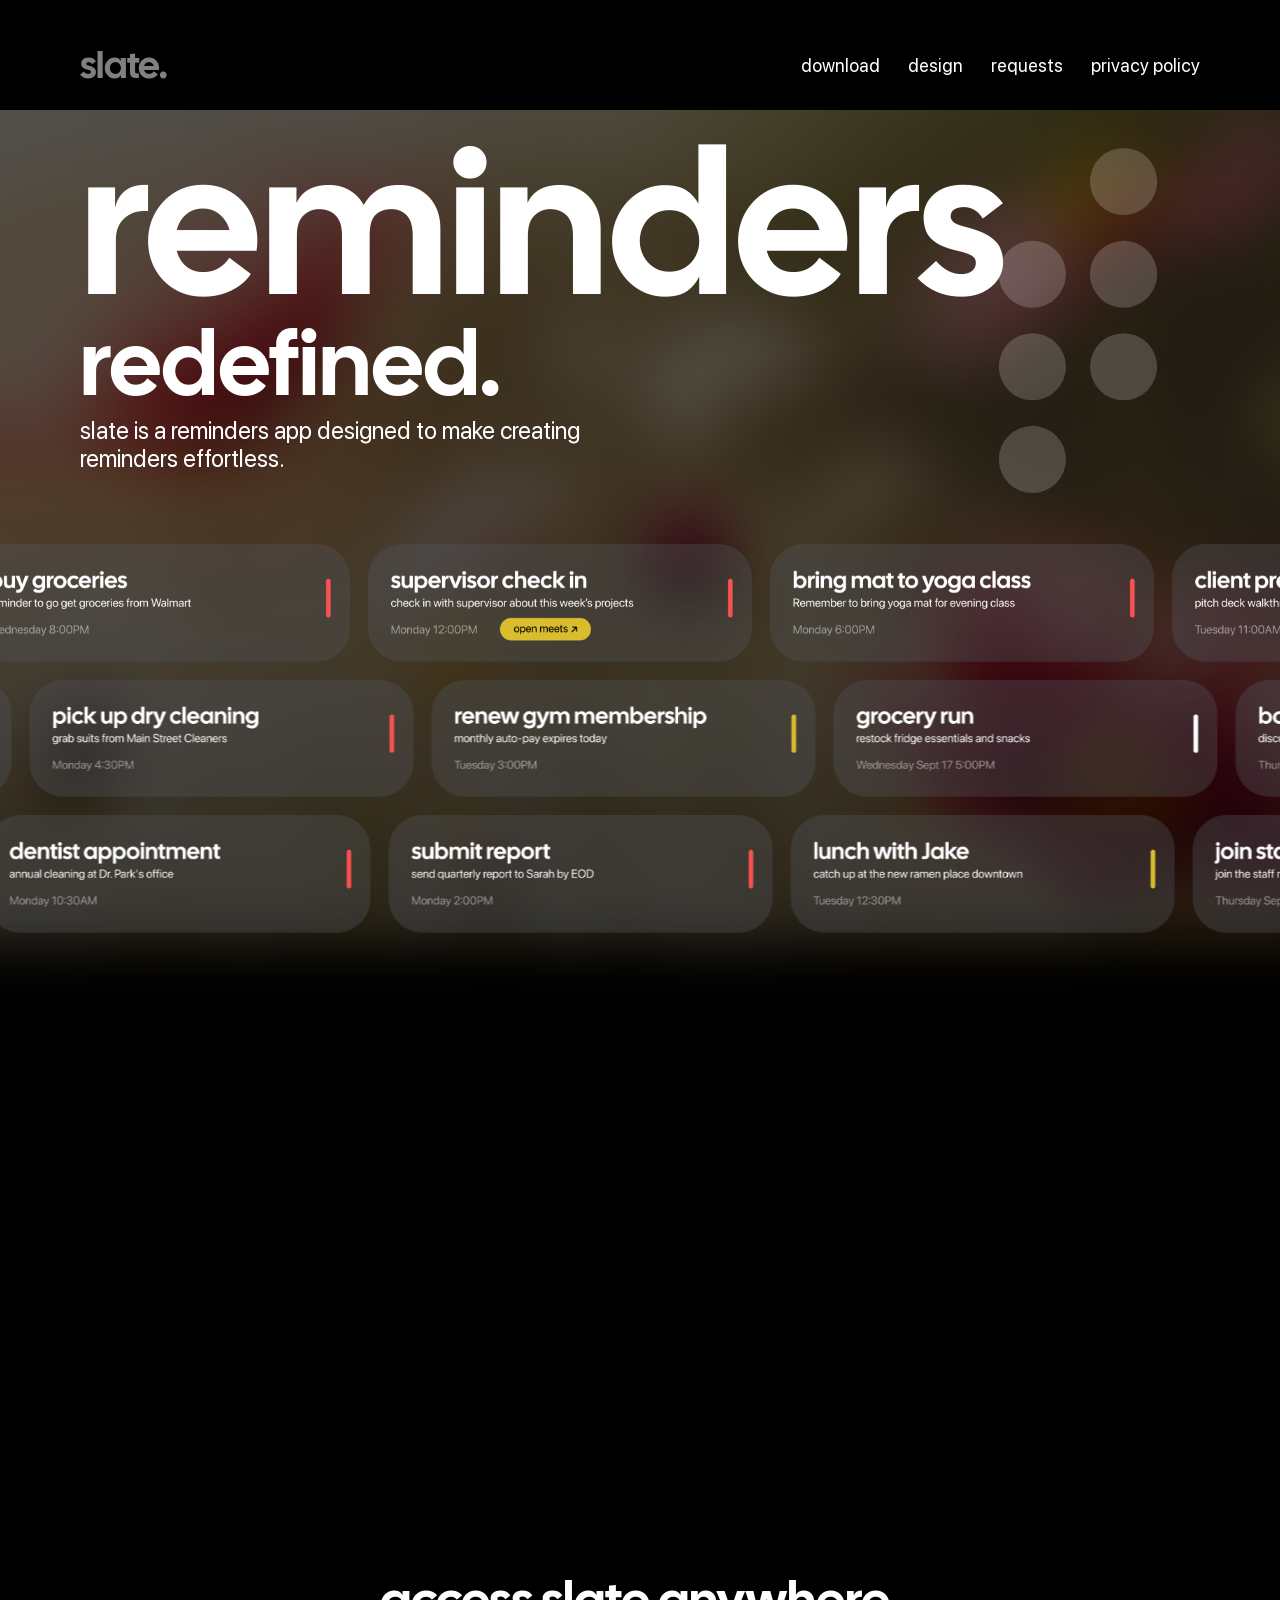
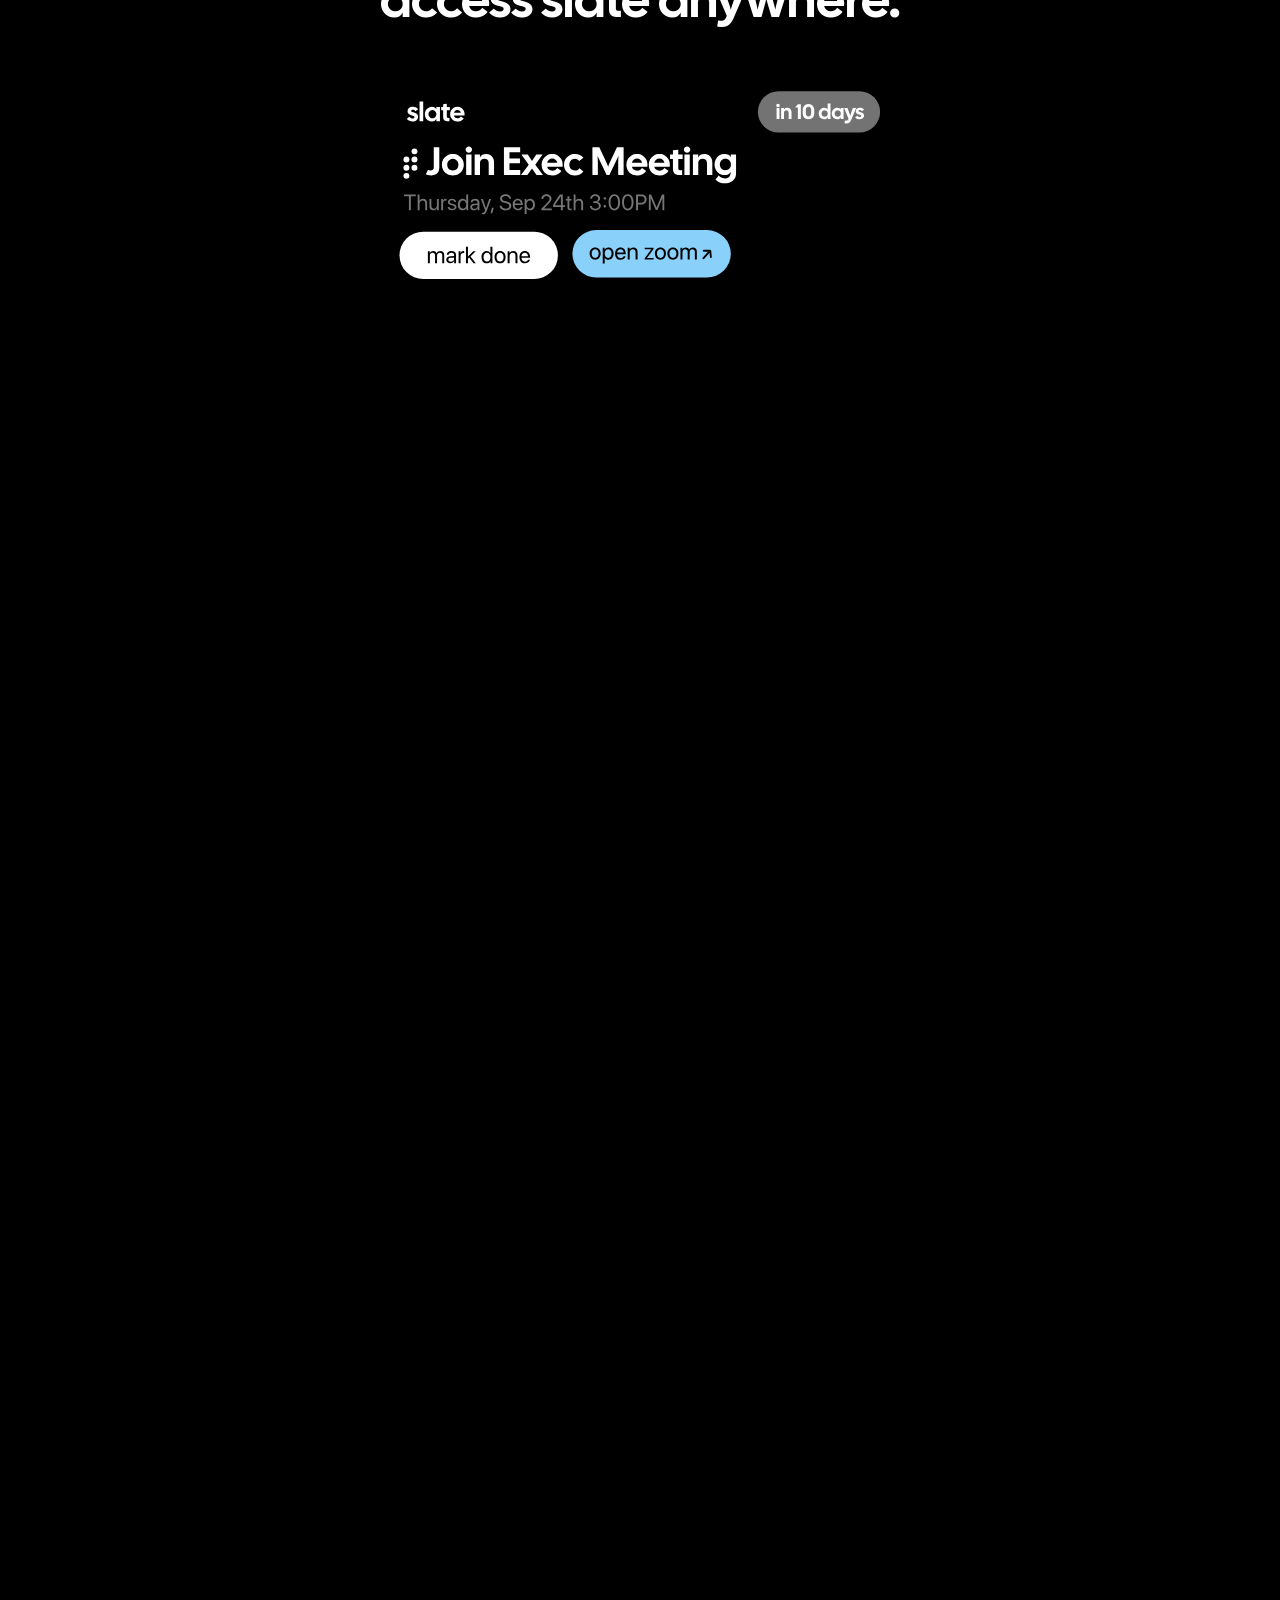
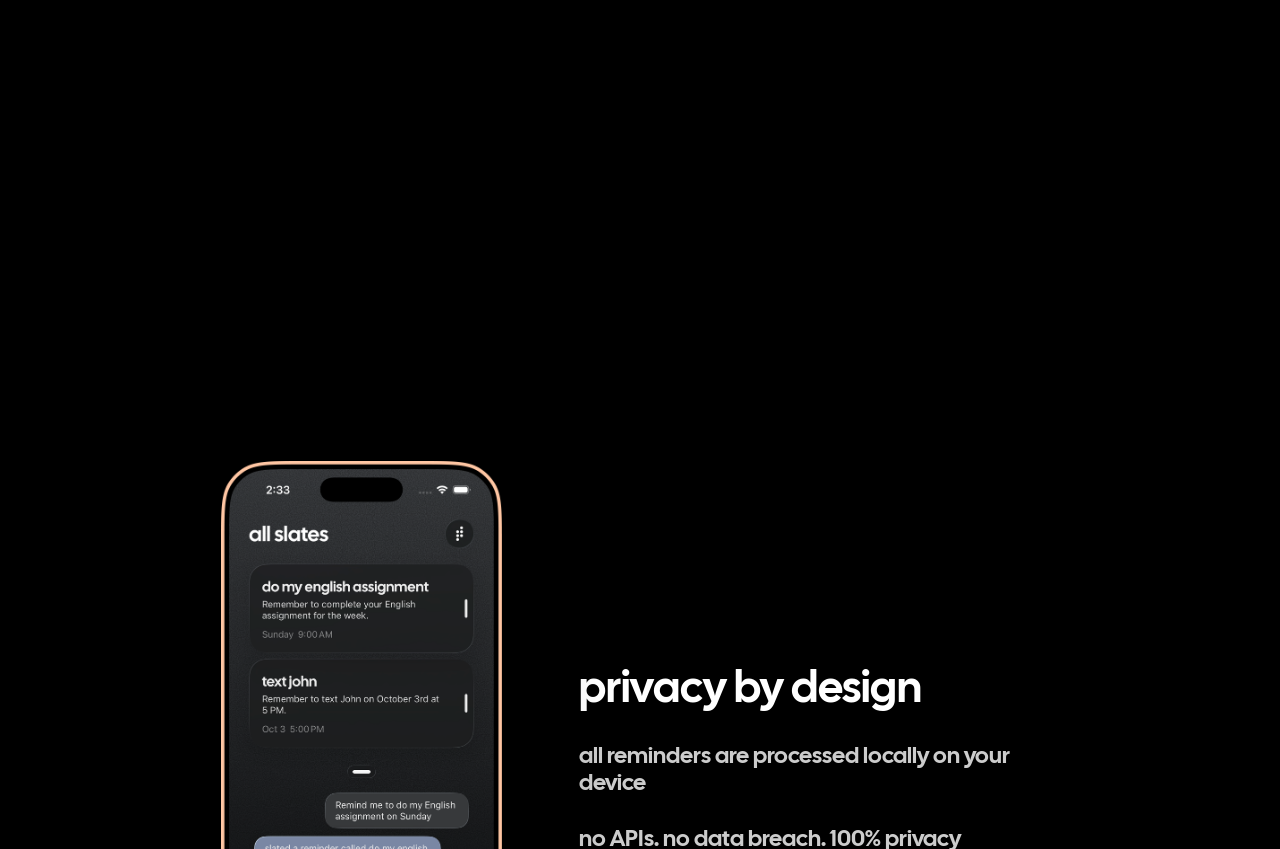
==== index.html @ 4c1c526b "Set Slate Home as entry page" ====
<!doctype html>
<html lang="en">
<head>
  <meta charset="utf-8">
  <meta name="viewport" content="width=device-width, initial-scale=1">
  <meta http-equiv="refresh" content="0; url=slateHome.html">
  <title>Slate</title>
</head>
<body>
  <p>Opening <a href="slateHome.html">Slate</a>...</p>
</body>
</html>
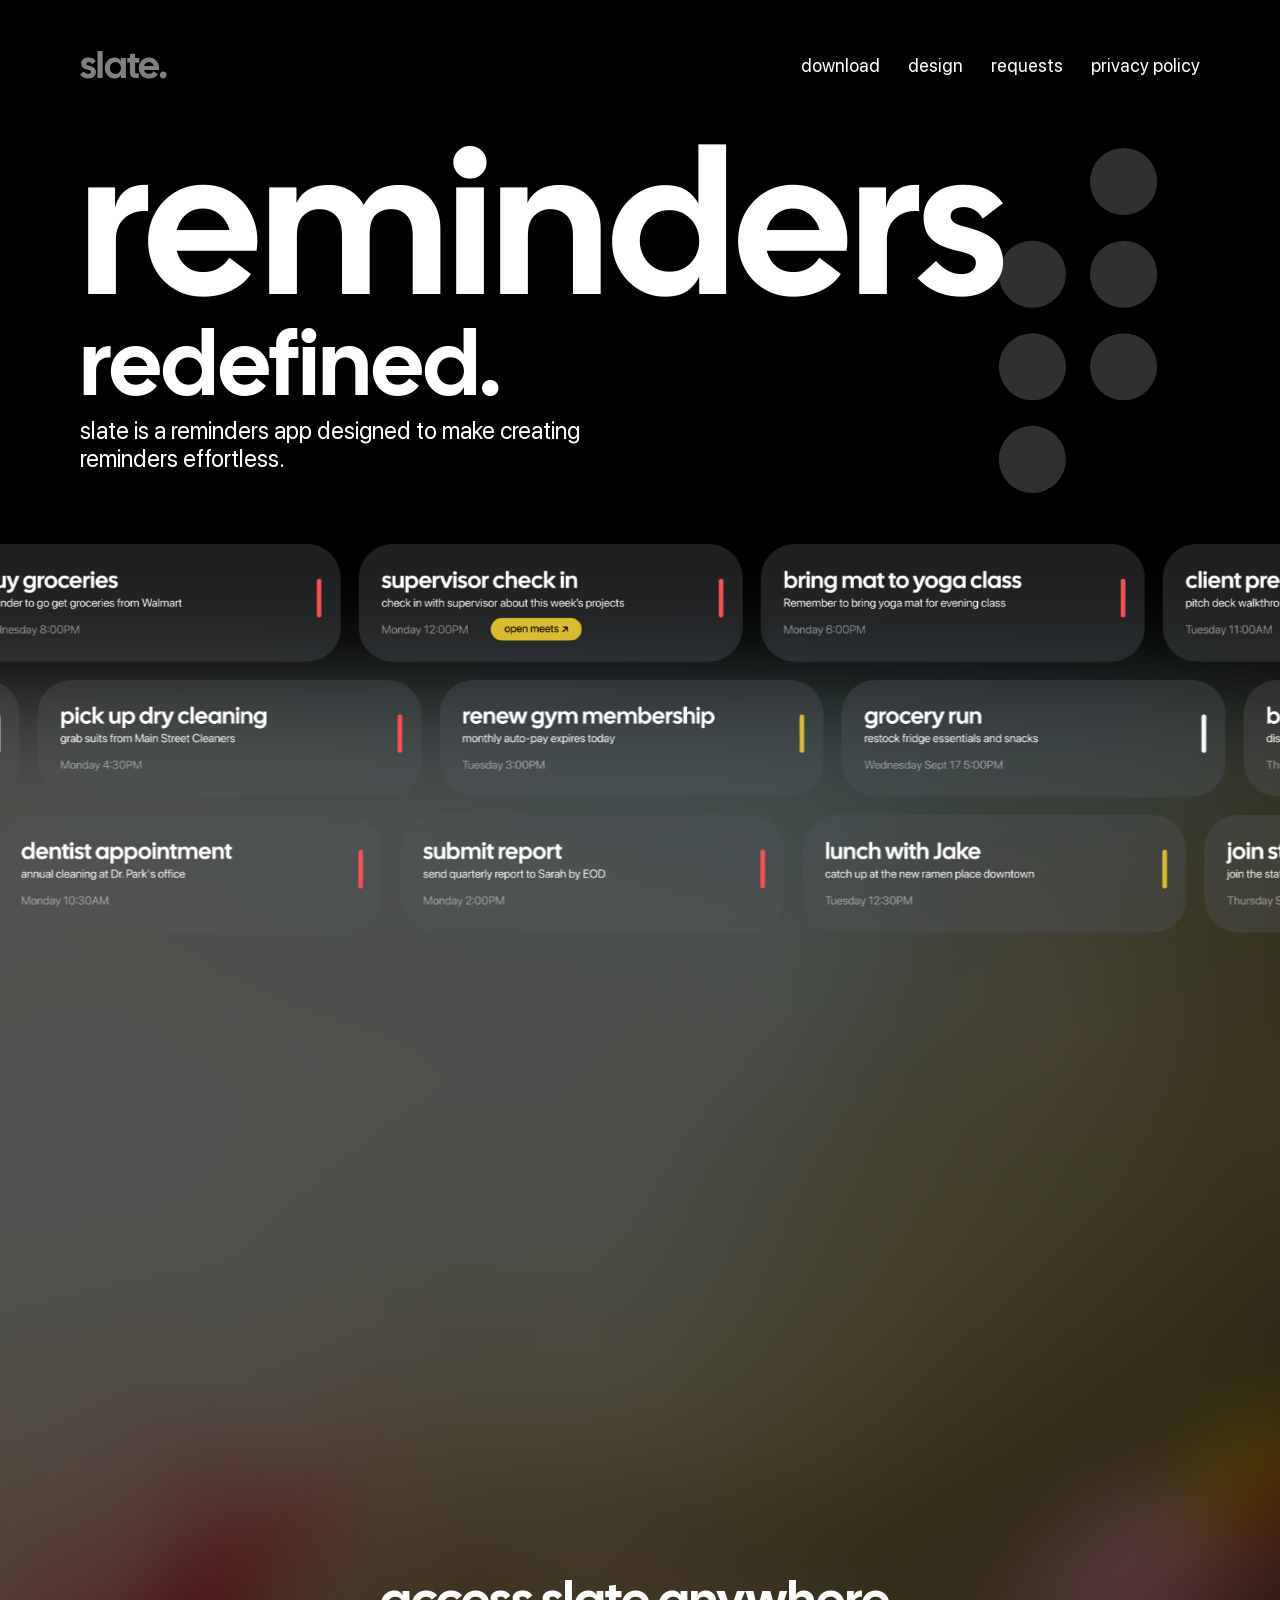
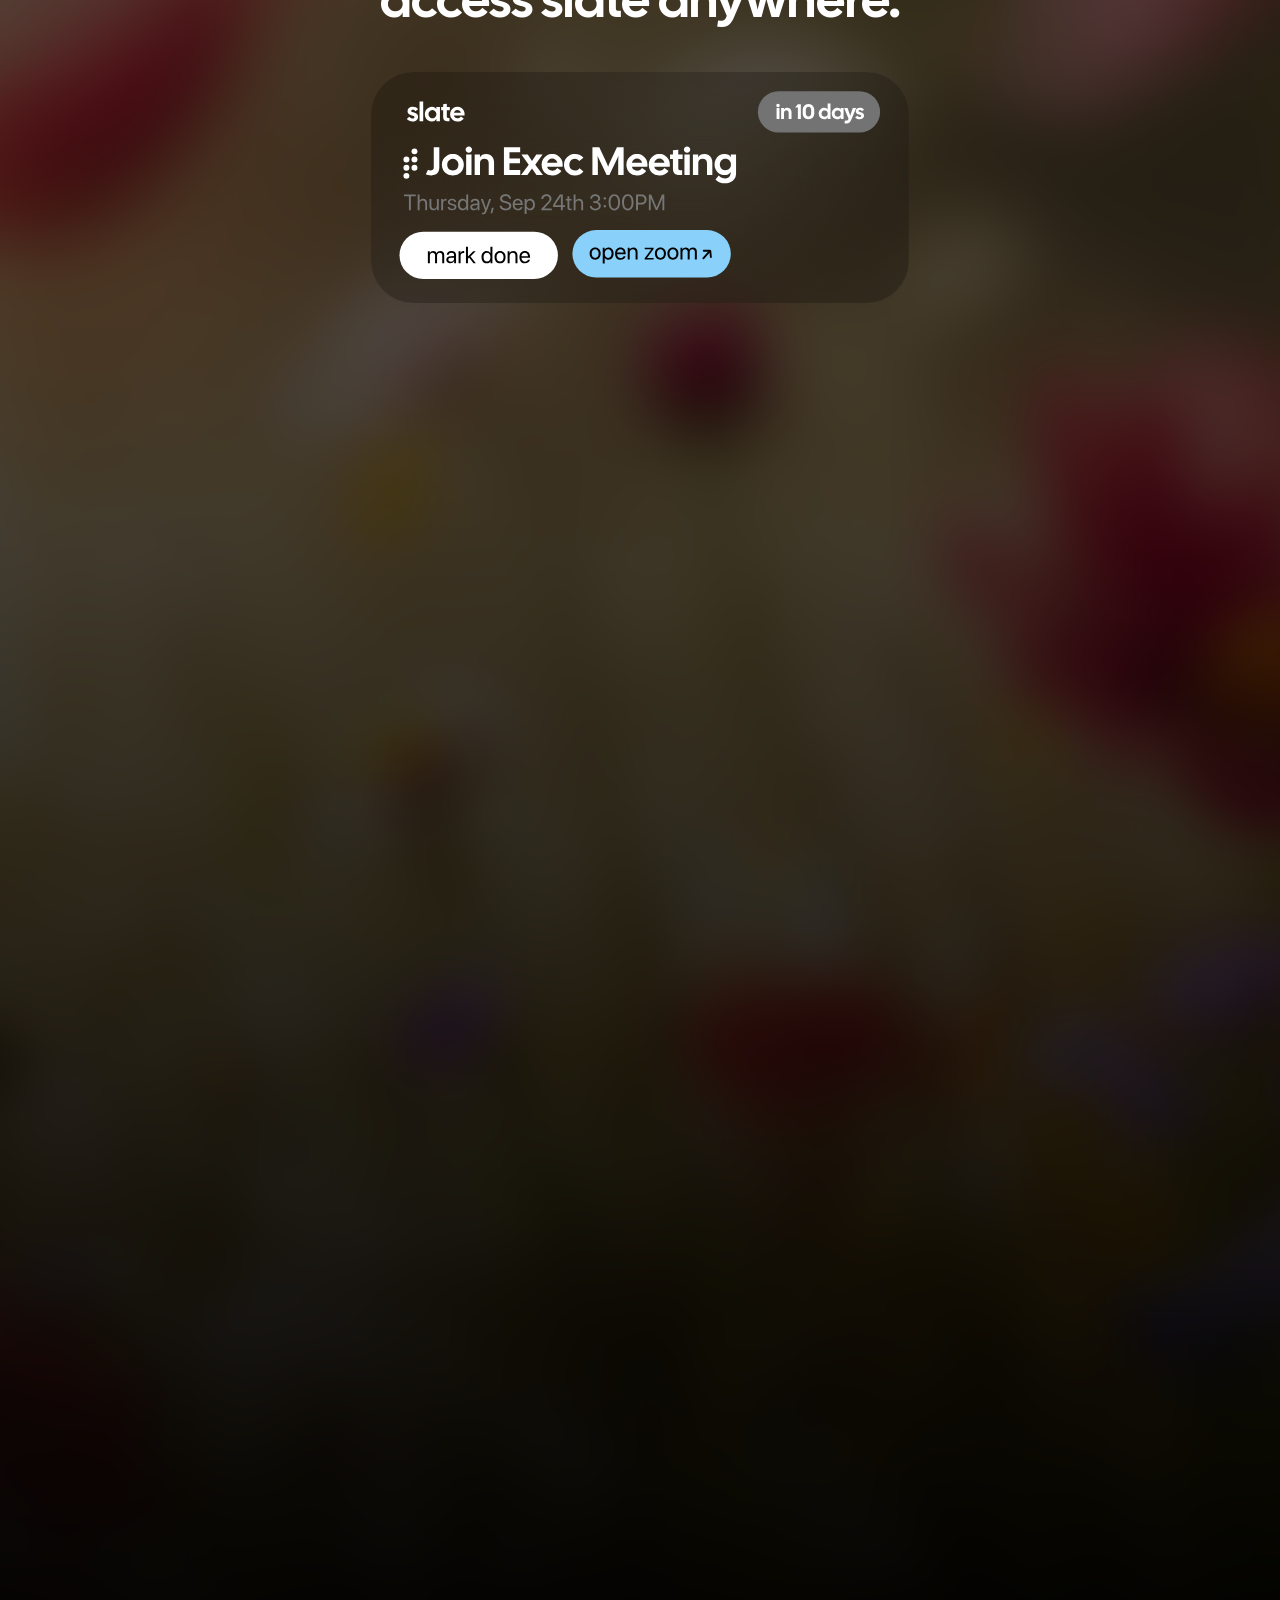
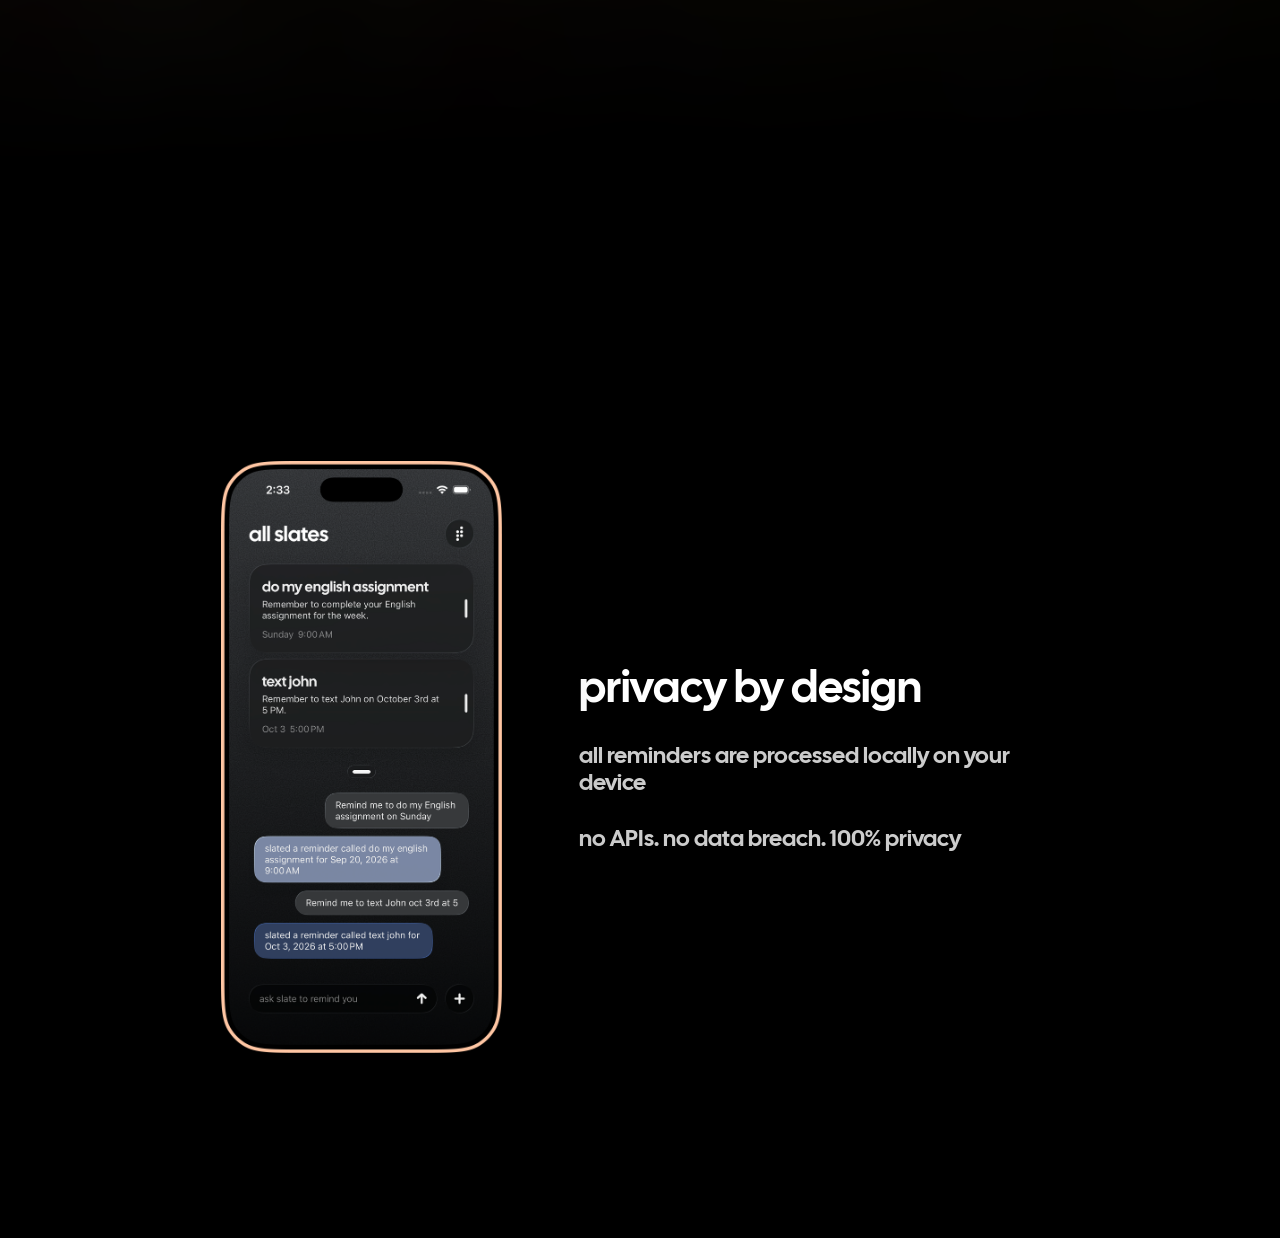
==== commit b63cdea3: "Use clean page routes and favicon" ====
--- a/index.html
+++ b/index.html
@@ -3,10 +3,11 @@
 <head>
   <meta charset="utf-8">
   <meta name="viewport" content="width=device-width, initial-scale=1">
-  <meta http-equiv="refresh" content="0; url=slateHome.html">
+  <link rel="icon" type="image/svg+xml" href="assets/slateDotIcon.svg">
+  <meta http-equiv="refresh" content="0; url=home.html">
   <title>Slate</title>
 </head>
 <body>
-  <p>Opening <a href="slateHome.html">Slate</a>...</p>
+  <p>Opening <a href="home.html">Slate</a>...</p>
 </body>
 </html>
